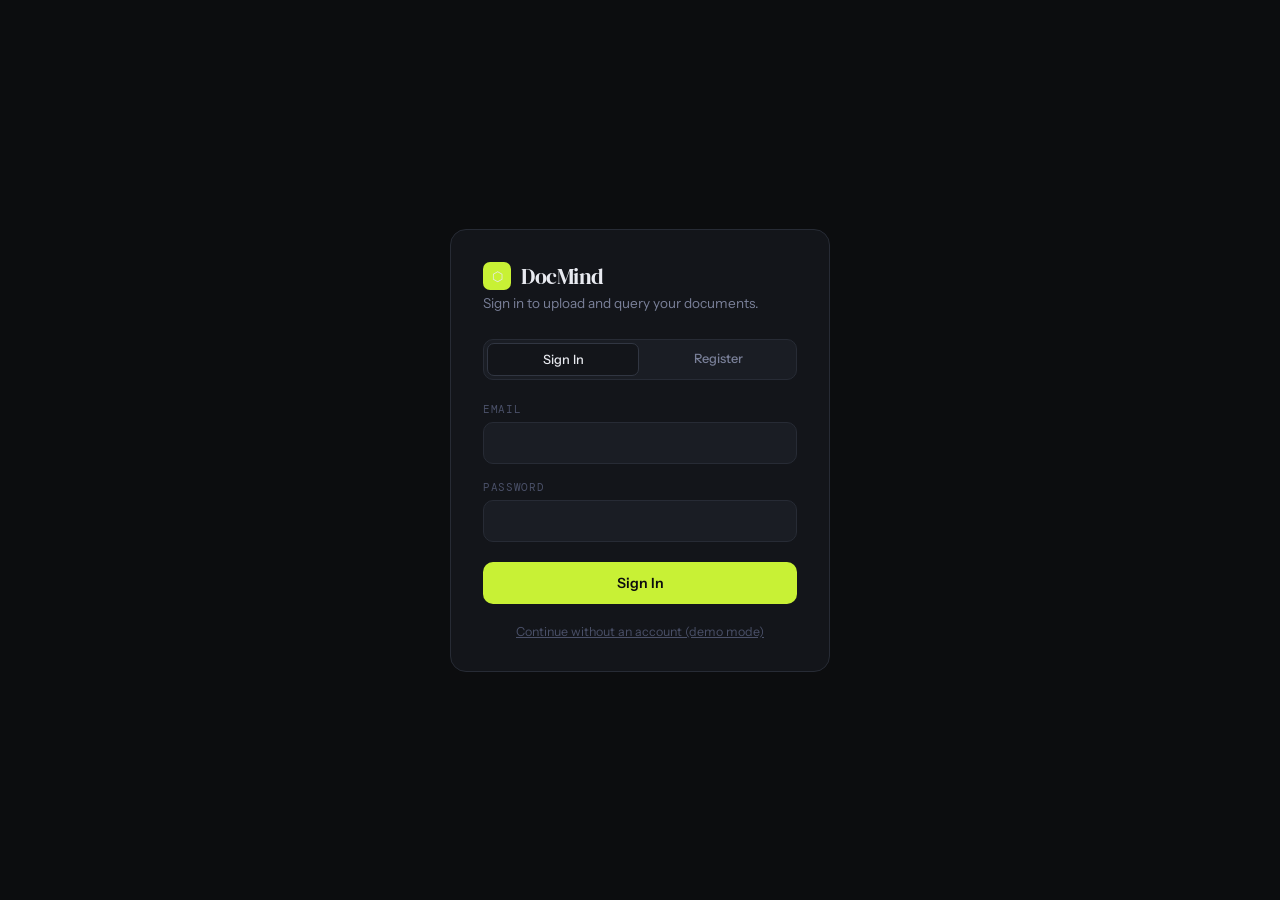
==== frontend/admin.html @ 06bf38aa "feat(multi-doc-rag): unify LLM/embedder adapters to OpenAI-compatible format Replace the 4 provider-" ====
<!DOCTYPE html>
<html lang="en">
<head>
<meta charset="UTF-8">
<meta name="viewport" content="width=device-width, initial-scale=1.0">
<title>Admin — DocMind</title>
<link rel="preconnect" href="https://fonts.googleapis.com">
<link rel="preconnect" href="https://fonts.gstatic.com" crossorigin>
<link href="https://fonts.googleapis.com/css2?family=DM+Serif+Display:ital@0;1&family=DM+Mono:wght@300;400;500&family=Instrument+Sans:wght@400;500;600&display=swap" rel="stylesheet">

<style>
  :root {
    --bg: #0c0d0f; --surface: #13151a; --surface-2: #1a1d24;
    --border: #272b35; --border-light: #313642;
    --accent: #c8f135; --accent-dim: #a8cc25; --accent-glow: rgba(200, 241, 53, 0.08);
    --text: #e8eaf0; --text-muted: #7a8099; --text-dim: #4a5068;
    --red: #ff5f5f; --radius: 10px; --radius-lg: 16px;
  }
  *, *::before, *::after { box-sizing: border-box; margin: 0; padding: 0; }
  body {
    font-family: 'Instrument Sans', sans-serif; background: var(--bg); color: var(--text);
    min-height: 100vh; padding: 40px 24px;
  }
  .wrap { max-width: 640px; margin: 0 auto; display: flex; flex-direction: column; gap: 24px; }
  .top { display: flex; align-items: center; justify-content: space-between; }
  .logo { display: flex; align-items: center; gap: 10px; font-family: 'DM Serif Display', serif; font-size: 1.35rem; }
  .logo-icon { width: 28px; height: 28px; background: var(--accent); border-radius: 7px; display: flex; align-items: center; justify-content: center; font-size: 13px; }
  a.back { color: var(--text-muted); font-size: 0.8rem; text-decoration: none; }
  a.back:hover { color: var(--text); }
  .card { background: var(--surface); border: 1px solid var(--border); border-radius: var(--radius-lg); padding: 28px; }
  .card h2 { font-family: 'DM Serif Display', serif; font-size: 1.15rem; margin-bottom: 4px; }
  .card .sub { color: var(--text-dim); font-size: 0.78rem; margin-bottom: 20px; font-family: 'DM Mono', monospace; }
  .field { margin-bottom: 16px; }
  .field label { display: block; font-family: 'DM Mono', monospace; font-size: 0.68rem; text-transform: uppercase; letter-spacing: 0.06em; color: var(--text-dim); margin-bottom: 6px; }
  .field input, .field select { width: 100%; background: var(--surface-2); border: 1.5px solid var(--border); border-radius: var(--radius); padding: 11px 14px; color: var(--text); font-family: 'Instrument Sans', sans-serif; font-size: 0.9rem; outline: none; transition: border-color 0.18s ease; }
  .field input:focus, .field select:focus { border-color: var(--accent); }
  .field .hint { font-size: 0.72rem; color: var(--text-dim); margin-top: 6px; }
  .key-row { display: flex; align-items: center; gap: 10px; }
  .key-status { font-family: 'DM Mono', monospace; font-size: 0.75rem; color: var(--text-muted); }
  .key-status.set { color: var(--accent); }
  .key-toggle { background: none; border: 1px solid var(--border-light); color: var(--text-muted); border-radius: 100px; padding: 4px 12px; font-size: 0.7rem; cursor: pointer; }
  .key-toggle:hover { border-color: var(--accent); color: var(--accent); }
  .btn { padding: 11px 20px; border-radius: var(--radius); border: none; cursor: pointer; font-family: 'Instrument Sans', sans-serif; font-size: 0.87rem; font-weight: 600; background: var(--accent); color: #0c0d0f; transition: all 0.18s ease; }
  .btn:hover { background: var(--accent-dim); }
  .btn:disabled { opacity: 0.5; cursor: not-allowed; }
  .denied { text-align: center; color: var(--text-muted); padding: 60px 20px; font-family: 'DM Mono', monospace; }
  .toast { position: fixed; bottom: 28px; right: 28px; padding: 12px 20px; border-radius: var(--radius); font-size: 0.83rem; font-family: 'DM Mono', monospace; z-index: 999; max-width: 340px; }
  .toast.success { background: rgba(200,241,53,0.15); border: 1px solid rgba(200,241,53,0.3); color: var(--accent); }
  .toast.error { background: rgba(255,95,95,0.12); border: 1px solid rgba(255,95,95,0.25); color: var(--red); }
</style>
</head>
<body>

<div class="wrap" id="app" style="display:none">
  <div class="top">
    <div class="logo"><div class="logo-icon">⬡</div>Admin</div>
    <a class="back" href="index.html">← Back to app</a>
  </div>

  <form class="card" id="llmForm" data-role="llm">
    <h2>LLM Provider</h2>
    <div class="sub">Used for chat/completion in the RAG pipeline.</div>

    <div class="field">
      <label>Provider label</label>
      <input name="provider_label" placeholder="openai / gemini / ollama / ..." required>
    </div>
    <div class="field">
      <label>Base URL</label>
      <input name="base_url" placeholder="Leave empty for OpenAI. e.g. https://generativelanguage.googleapis.com/v1beta/openai/ or http://localhost:11434/v1">
    </div>
    <div class="field">
      <label>Model name</label>
      <input name="model_name" placeholder="gpt-4o-mini / gemini-2.5-flash / llama3.1" required>
    </div>
    <div class="field">
      <label>Temperature</label>
      <input name="temperature" type="number" step="0.1" min="0" max="2" value="0">
    </div>
    <div class="field">
      <label>API key</label>
      <div class="key-row">
        <span class="key-status" data-key-status>checking…</span>
        <button type="button" class="key-toggle" data-key-toggle>Set / replace key</button>
      </div>
      <input name="api_key" type="password" placeholder="New API key (leave hidden = unchanged)" style="display:none; margin-top:10px" autocomplete="off">
      <label style="display:none; margin-top:8px" data-clear-row>
        <input type="checkbox" name="clear_api_key" style="width:auto; display:inline"> Clear stored key (for keyless local runtimes)
      </label>
    </div>
    <button type="submit" class="btn">Save LLM config</button>
  </form>

  <form class="card" id="embedderForm" data-role="embedder">
    <h2>Embedder Provider</h2>
    <div class="sub">Used to embed chunks at ingest time and questions at query time.</div>

    <div class="field">
      <label>Provider label</label>
      <input name="provider_label" placeholder="openai / gemini / ollama / ..." required>
    </div>
    <div class="field">
      <label>Base URL</label>
      <input name="base_url" placeholder="Leave empty for OpenAI">
    </div>
    <div class="field">
      <label>Model name</label>
      <input name="model_name" placeholder="text-embedding-3-small / gemini-embedding-001" required>
    </div>
    <div class="field">
      <label>API key</label>
      <div class="key-row">
        <span class="key-status" data-key-status>checking…</span>
        <button type="button" class="key-toggle" data-key-toggle>Set / replace key</button>
      </div>
      <input name="api_key" type="password" placeholder="New API key (leave hidden = unchanged)" style="display:none; margin-top:10px" autocomplete="off">
      <label style="display:none; margin-top:8px" data-clear-row>
        <input type="checkbox" name="clear_api_key" style="width:auto; display:inline"> Clear stored key (for keyless local runtimes)
      </label>
    </div>
    <button type="submit" class="btn">Save embedder config</button>
  </form>
</div>

<div class="denied" id="denied" style="display:none">Admin privileges required to view this page.</div>

<script>
const API_BASE = `${window.location.origin}/api/v1`;
const ACCESS_TOKEN_KEY = 'docmind_access_token';
const REFRESH_TOKEN_KEY = 'docmind_refresh_token';

function getAccessToken() { return localStorage.getItem(ACCESS_TOKEN_KEY); }
function getRefreshToken() { return localStorage.getItem(REFRESH_TOKEN_KEY); }
function setTokens(access, refresh) {
  localStorage.setItem(ACCESS_TOKEN_KEY, access);
  localStorage.setItem(REFRESH_TOKEN_KEY, refresh);
}
function authHeaders(extra = {}) {
  const token = getAccessToken();
  return token ? { ...extra, 'Authorization': `Bearer ${token}` } : extra;
}
async function tryRefreshToken() {
  const refreshToken = getRefreshToken();
  if (!refreshToken) return false;
  try {
    const res = await fetch(`${API_BASE}/auth/refresh`, {
      method: 'POST', headers: { 'Content-Type': 'application/json' },
      body: JSON.stringify({ refresh_token: refreshToken }),
    });
    if (!res.ok) return false;
    const data = await res.json();
    setTokens(data.access_token, data.refresh_token);
    return true;
  } catch { return false; }
}
async function apiFetch(url, options = {}) {
  let res = await fetch(url, { ...options, headers: authHeaders(options.headers) });
  if (res.status === 401) {
    const refreshed = await tryRefreshToken();
    if (!refreshed) { window.location.href = 'login.html'; throw new Error('Session expired.'); }
    res = await fetch(url, { ...options, headers: authHeaders(options.headers) });
  }
  return res;
}

function showToast(msg, type = 'success') {
  const t = document.createElement('div');
  t.className = `toast ${type}`;
  t.textContent = msg;
  document.body.appendChild(t);
  setTimeout(() => t.remove(), 3500);
}

function wireKeyToggle(form) {
  const toggle = form.querySelector('[data-key-toggle]');
  const input = form.querySelector('input[name="api_key"]');
  const clearRow = form.querySelector('[data-clear-row]');
  toggle.addEventListener('click', () => {
    const showing = input.style.display !== 'none';
    input.style.display = showing ? 'none' : 'block';
    clearRow.style.display = showing ? 'none' : 'block';
    input.value = '';
    form.querySelector('input[name="clear_api_key"]').checked = false;
  });
}

async function loadConfig(role, form) {
  const res = await apiFetch(`${API_BASE}/admin/config/${role}`);
  if (!res.ok) { showToast(`Failed to load ${role} config`, 'error'); return; }
  const data = await res.json();
  const status = form.querySelector('[data-key-status]');
  if (!data) {
    status.textContent = 'Not configured yet';
    status.classList.remove('set');
    return;
  }
  form.querySelector('input[name="provider_label"]').value = data.provider_label;
  form.querySelector('input[name="base_url"]').value = data.base_url || '';
  form.querySelector('input[name="model_name"]').value = data.model_name;
  const tempField = form.querySelector('input[name="temperature"]');
  if (tempField) tempField.value = data.temperature ?? 0;
  status.textContent = data.api_key_set ? 'Key configured' : 'No key set';
  status.classList.toggle('set', data.api_key_set);
}

async function saveConfig(role, form) {
  const body = {
    provider_label: form.querySelector('input[name="provider_label"]').value.trim(),
    base_url: form.querySelector('input[name="base_url"]').value.trim() || null,
    model_name: form.querySelector('input[name="model_name"]').value.trim(),
  };
  const tempField = form.querySelector('input[name="temperature"]');
  if (tempField) body.temperature = parseFloat(tempField.value);

  const apiKeyInput = form.querySelector('input[name="api_key"]');
  const clearCheckbox = form.querySelector('input[name="clear_api_key"]');
  if (apiKeyInput.style.display !== 'none') {
    if (clearCheckbox.checked) body.clear_api_key = true;
    else if (apiKeyInput.value) body.api_key = apiKeyInput.value;
  }

  const res = await apiFetch(`${API_BASE}/admin/config/${role}`, {
    method: 'PUT', headers: { 'Content-Type': 'application/json' }, body: JSON.stringify(body),
  });
  const data = await res.json();
  if (!res.ok) { showToast(data.detail || 'Save failed', 'error'); return; }
  showToast(`${role === 'llm' ? 'LLM' : 'Embedder'} config saved`, 'success');
  await loadConfig(role, form);
  apiKeyInput.style.display = 'none';
  form.querySelector('[data-clear-row]').style.display = 'none';
}

async function init() {
  if (!getAccessToken()) { window.location.href = 'login.html'; return; }
  const meRes = await apiFetch(`${API_BASE}/auth/me`);
  if (!meRes.ok) { window.location.href = 'login.html'; return; }
  const me = await meRes.json();
  if (me.role !== 'admin') {
    document.getElementById('denied').style.display = 'block';
    return;
  }
  document.getElementById('app').style.display = 'flex';

  const llmForm = document.getElementById('llmForm');
  const embedderForm = document.getElementById('embedderForm');
  wireKeyToggle(llmForm);
  wireKeyToggle(embedderForm);

  await loadConfig('llm', llmForm);
  await loadConfig('embedder', embedderForm);

  llmForm.addEventListener('submit', e => { e.preventDefault(); saveConfig('llm', llmForm); });
  embedderForm.addEventListener('submit', e => { e.preventDefault(); saveConfig('embedder', embedderForm); });
}

init();
</script>
</body>
</html>
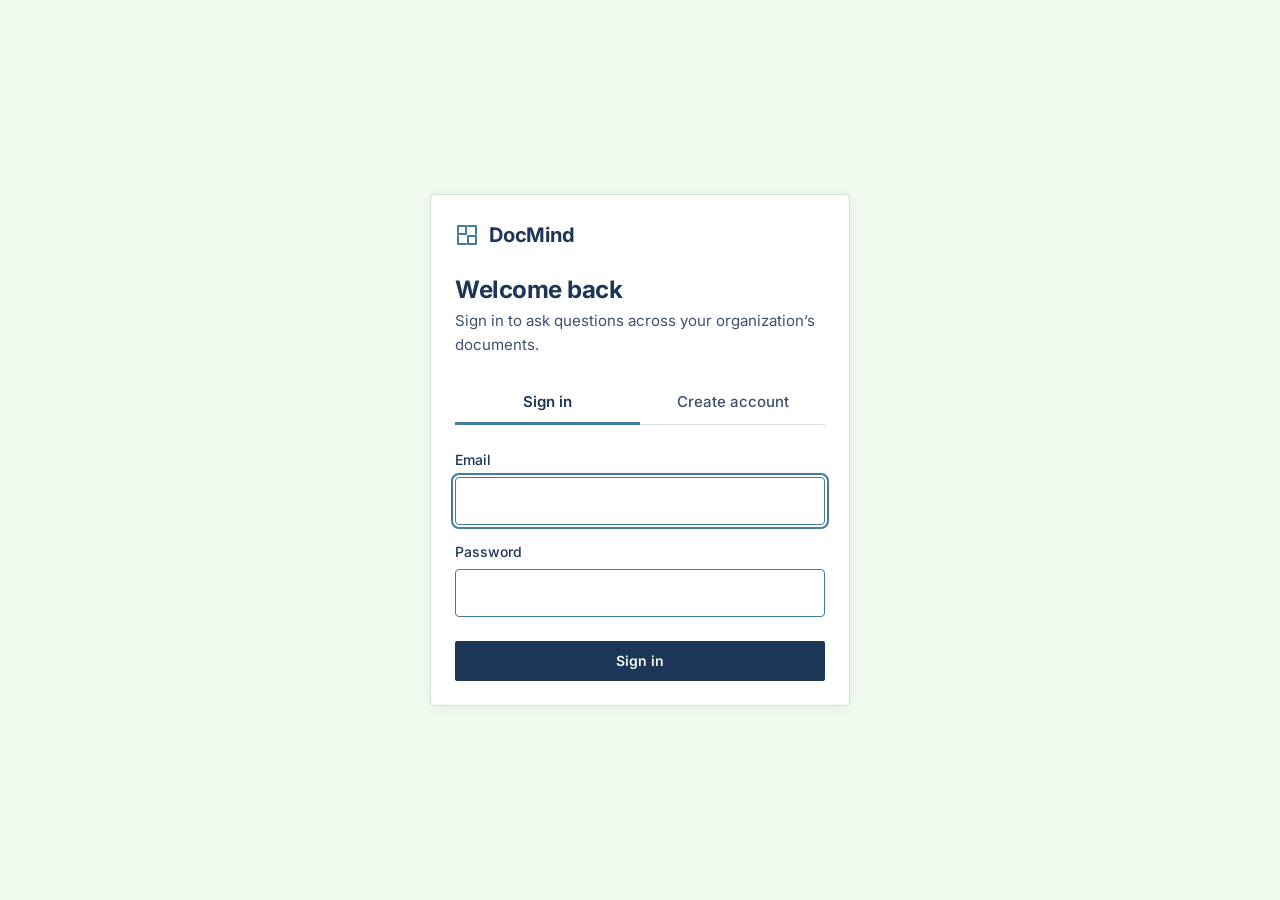
==== commit c0c40832: "feat(multi-doc-rag): redesign frontend with shared design system Rebuild chat, login, documents and " ====
--- a/frontend/admin.html
+++ b/frontend/admin.html
@@ -3,257 +3,169 @@
 <head>
 <meta charset="UTF-8">
 <meta name="viewport" content="width=device-width, initial-scale=1.0">
-<title>Admin — DocMind</title>
-<link rel="preconnect" href="https://fonts.googleapis.com">
-<link rel="preconnect" href="https://fonts.gstatic.com" crossorigin>
-<link href="https://fonts.googleapis.com/css2?family=DM+Serif+Display:ital@0;1&family=DM+Mono:wght@300;400;500&family=Instrument+Sans:wght@400;500;600&display=swap" rel="stylesheet">
-
-<style>
-  :root {
-    --bg: #0c0d0f; --surface: #13151a; --surface-2: #1a1d24;
-    --border: #272b35; --border-light: #313642;
-    --accent: #c8f135; --accent-dim: #a8cc25; --accent-glow: rgba(200, 241, 53, 0.08);
-    --text: #e8eaf0; --text-muted: #7a8099; --text-dim: #4a5068;
-    --red: #ff5f5f; --radius: 10px; --radius-lg: 16px;
-  }
-  *, *::before, *::after { box-sizing: border-box; margin: 0; padding: 0; }
-  body {
-    font-family: 'Instrument Sans', sans-serif; background: var(--bg); color: var(--text);
-    min-height: 100vh; padding: 40px 24px;
-  }
-  .wrap { max-width: 640px; margin: 0 auto; display: flex; flex-direction: column; gap: 24px; }
-  .top { display: flex; align-items: center; justify-content: space-between; }
-  .logo { display: flex; align-items: center; gap: 10px; font-family: 'DM Serif Display', serif; font-size: 1.35rem; }
-  .logo-icon { width: 28px; height: 28px; background: var(--accent); border-radius: 7px; display: flex; align-items: center; justify-content: center; font-size: 13px; }
-  a.back { color: var(--text-muted); font-size: 0.8rem; text-decoration: none; }
-  a.back:hover { color: var(--text); }
-  .card { background: var(--surface); border: 1px solid var(--border); border-radius: var(--radius-lg); padding: 28px; }
-  .card h2 { font-family: 'DM Serif Display', serif; font-size: 1.15rem; margin-bottom: 4px; }
-  .card .sub { color: var(--text-dim); font-size: 0.78rem; margin-bottom: 20px; font-family: 'DM Mono', monospace; }
-  .field { margin-bottom: 16px; }
-  .field label { display: block; font-family: 'DM Mono', monospace; font-size: 0.68rem; text-transform: uppercase; letter-spacing: 0.06em; color: var(--text-dim); margin-bottom: 6px; }
-  .field input, .field select { width: 100%; background: var(--surface-2); border: 1.5px solid var(--border); border-radius: var(--radius); padding: 11px 14px; color: var(--text); font-family: 'Instrument Sans', sans-serif; font-size: 0.9rem; outline: none; transition: border-color 0.18s ease; }
-  .field input:focus, .field select:focus { border-color: var(--accent); }
-  .field .hint { font-size: 0.72rem; color: var(--text-dim); margin-top: 6px; }
-  .key-row { display: flex; align-items: center; gap: 10px; }
-  .key-status { font-family: 'DM Mono', monospace; font-size: 0.75rem; color: var(--text-muted); }
-  .key-status.set { color: var(--accent); }
-  .key-toggle { background: none; border: 1px solid var(--border-light); color: var(--text-muted); border-radius: 100px; padding: 4px 12px; font-size: 0.7rem; cursor: pointer; }
-  .key-toggle:hover { border-color: var(--accent); color: var(--accent); }
-  .btn { padding: 11px 20px; border-radius: var(--radius); border: none; cursor: pointer; font-family: 'Instrument Sans', sans-serif; font-size: 0.87rem; font-weight: 600; background: var(--accent); color: #0c0d0f; transition: all 0.18s ease; }
-  .btn:hover { background: var(--accent-dim); }
-  .btn:disabled { opacity: 0.5; cursor: not-allowed; }
-  .denied { text-align: center; color: var(--text-muted); padding: 60px 20px; font-family: 'DM Mono', monospace; }
-  .toast { position: fixed; bottom: 28px; right: 28px; padding: 12px 20px; border-radius: var(--radius); font-size: 0.83rem; font-family: 'DM Mono', monospace; z-index: 999; max-width: 340px; }
-  .toast.success { background: rgba(200,241,53,0.15); border: 1px solid rgba(200,241,53,0.3); color: var(--accent); }
-  .toast.error { background: rgba(255,95,95,0.12); border: 1px solid rgba(255,95,95,0.25); color: var(--red); }
-</style>
+<title>Settings — DocMind</title>
+<script src="assets/theme-init.js"></script>
+<link rel="stylesheet" href="assets/app.css">
 </head>
 <body>
+<noscript>DocMind needs JavaScript enabled.</noscript>
 
-<div class="wrap" id="app" style="display:none">
-  <div class="top">
-    <div class="logo"><div class="logo-icon">⬡</div>Admin</div>
-    <a class="back" href="index.html">← Back to app</a>
-  </div>
+<script src="assets/app.js"></script>
+<script>
+(async () => {
+  const { el, api, json, icon, errorText, toast } = DocMind;
 
-  <form class="card" id="llmForm" data-role="llm">
-    <h2>LLM Provider</h2>
-    <div class="sub">Used for chat/completion in the RAG pipeline.</div>
+  const user = await DocMind.requireUser();
+  if (!user) return;
+  const shell = DocMind.mountShell({ active: 'settings', title: 'Settings', user });
+  DocMind.checkHealth().then(shell.setStatus);
 
-    <div class="field">
-      <label>Provider label</label>
-      <input name="provider_label" placeholder="openai / gemini / ollama / ..." required>
-    </div>
-    <div class="field">
-      <label>Base URL</label>
-      <input name="base_url" placeholder="Leave empty for OpenAI. e.g. https://generativelanguage.googleapis.com/v1beta/openai/ or http://localhost:11434/v1">
-    </div>
-    <div class="field">
-      <label>Model name</label>
-      <input name="model_name" placeholder="gpt-4o-mini / gemini-2.5-flash / llama3.1" required>
-    </div>
-    <div class="field">
-      <label>Temperature</label>
-      <input name="temperature" type="number" step="0.1" min="0" max="2" value="0">
-    </div>
-    <div class="field">
-      <label>API key</label>
-      <div class="key-row">
-        <span class="key-status" data-key-status>checking…</span>
-        <button type="button" class="key-toggle" data-key-toggle>Set / replace key</button>
-      </div>
-      <input name="api_key" type="password" placeholder="New API key (leave hidden = unchanged)" style="display:none; margin-top:10px" autocomplete="off">
-      <label style="display:none; margin-top:8px" data-clear-row>
-        <input type="checkbox" name="clear_api_key" style="width:auto; display:inline"> Clear stored key (for keyless local runtimes)
-      </label>
-    </div>
-    <button type="submit" class="btn">Save LLM config</button>
-  </form>
-
-  <form class="card" id="embedderForm" data-role="embedder">
-    <h2>Embedder Provider</h2>
-    <div class="sub">Used to embed chunks at ingest time and questions at query time.</div>
-
-    <div class="field">
-      <label>Provider label</label>
-      <input name="provider_label" placeholder="openai / gemini / ollama / ..." required>
-    </div>
-    <div class="field">
-      <label>Base URL</label>
-      <input name="base_url" placeholder="Leave empty for OpenAI">
-    </div>
-    <div class="field">
-      <label>Model name</label>
-      <input name="model_name" placeholder="text-embedding-3-small / gemini-embedding-001" required>
-    </div>
-    <div class="field">
-      <label>API key</label>
-      <div class="key-row">
-        <span class="key-status" data-key-status>checking…</span>
-        <button type="button" class="key-toggle" data-key-toggle>Set / replace key</button>
-      </div>
-      <input name="api_key" type="password" placeholder="New API key (leave hidden = unchanged)" style="display:none; margin-top:10px" autocomplete="off">
-      <label style="display:none; margin-top:8px" data-clear-row>
-        <input type="checkbox" name="clear_api_key" style="width:auto; display:inline"> Clear stored key (for keyless local runtimes)
-      </label>
-    </div>
-    <button type="submit" class="btn">Save embedder config</button>
-  </form>
-</div>
-
-<div class="denied" id="denied" style="display:none">Admin privileges required to view this page.</div>
-
-<script>
-const API_BASE = `${window.location.origin}/api/v1`;
-const ACCESS_TOKEN_KEY = 'docmind_access_token';
-const REFRESH_TOKEN_KEY = 'docmind_refresh_token';
-
-function getAccessToken() { return localStorage.getItem(ACCESS_TOKEN_KEY); }
-function getRefreshToken() { return localStorage.getItem(REFRESH_TOKEN_KEY); }
-function setTokens(access, refresh) {
-  localStorage.setItem(ACCESS_TOKEN_KEY, access);
-  localStorage.setItem(REFRESH_TOKEN_KEY, refresh);
-}
-function authHeaders(extra = {}) {
-  const token = getAccessToken();
-  return token ? { ...extra, 'Authorization': `Bearer ${token}` } : extra;
-}
-async function tryRefreshToken() {
-  const refreshToken = getRefreshToken();
-  if (!refreshToken) return false;
-  try {
-    const res = await fetch(`${API_BASE}/auth/refresh`, {
-      method: 'POST', headers: { 'Content-Type': 'application/json' },
-      body: JSON.stringify({ refresh_token: refreshToken }),
-    });
-    if (!res.ok) return false;
-    const data = await res.json();
-    setTokens(data.access_token, data.refresh_token);
-    return true;
-  } catch { return false; }
-}
-async function apiFetch(url, options = {}) {
-  let res = await fetch(url, { ...options, headers: authHeaders(options.headers) });
-  if (res.status === 401) {
-    const refreshed = await tryRefreshToken();
-    if (!refreshed) { window.location.href = 'login.html'; throw new Error('Session expired.'); }
-    res = await fetch(url, { ...options, headers: authHeaders(options.headers) });
-  }
-  return res;
-}
-
-function showToast(msg, type = 'success') {
-  const t = document.createElement('div');
-  t.className = `toast ${type}`;
-  t.textContent = msg;
-  document.body.appendChild(t);
-  setTimeout(() => t.remove(), 3500);
-}
-
-function wireKeyToggle(form) {
-  const toggle = form.querySelector('[data-key-toggle]');
-  const input = form.querySelector('input[name="api_key"]');
-  const clearRow = form.querySelector('[data-clear-row]');
-  toggle.addEventListener('click', () => {
-    const showing = input.style.display !== 'none';
-    input.style.display = showing ? 'none' : 'block';
-    clearRow.style.display = showing ? 'none' : 'block';
-    input.value = '';
-    form.querySelector('input[name="clear_api_key"]').checked = false;
-  });
-}
-
-async function loadConfig(role, form) {
-  const res = await apiFetch(`${API_BASE}/admin/config/${role}`);
-  if (!res.ok) { showToast(`Failed to load ${role} config`, 'error'); return; }
-  const data = await res.json();
-  const status = form.querySelector('[data-key-status]');
-  if (!data) {
-    status.textContent = 'Not configured yet';
-    status.classList.remove('set');
+  if (user.role !== 'admin') {
+    shell.main.append(el('div', { class: 'page' },
+      el('div', { class: 'card' }, el('div', { class: 'empty-state' },
+        el('span', { html: icon('alert') }),
+        el('strong', { text: 'Administrator access required' }),
+        el('span', { text: 'Only administrators can change these settings.' }),
+        el('a', { class: 'btn btn-secondary', href: 'index.html', text: 'Back to chat' })))));
     return;
   }
-  form.querySelector('input[name="provider_label"]').value = data.provider_label;
-  form.querySelector('input[name="base_url"]').value = data.base_url || '';
-  form.querySelector('input[name="model_name"]').value = data.model_name;
-  const tempField = form.querySelector('input[name="temperature"]');
-  if (tempField) tempField.value = data.temperature ?? 0;
-  status.textContent = data.api_key_set ? 'Key configured' : 'No key set';
-  status.classList.toggle('set', data.api_key_set);
-}
 
-async function saveConfig(role, form) {
-  const body = {
-    provider_label: form.querySelector('input[name="provider_label"]').value.trim(),
-    base_url: form.querySelector('input[name="base_url"]').value.trim() || null,
-    model_name: form.querySelector('input[name="model_name"]').value.trim(),
-  };
-  const tempField = form.querySelector('input[name="temperature"]');
-  if (tempField) body.temperature = parseFloat(tempField.value);
-
-  const apiKeyInput = form.querySelector('input[name="api_key"]');
-  const clearCheckbox = form.querySelector('input[name="clear_api_key"]');
-  if (apiKeyInput.style.display !== 'none') {
-    if (clearCheckbox.checked) body.clear_api_key = true;
-    else if (apiKeyInput.value) body.api_key = apiKeyInput.value;
+  // ─── Provider form (LLM / embedder) ───────────────────────────────────────
+  function field(label, control, hint) {
+    const id = control.id;
+    return el('div', { class: 'field' }, el('label', { for: id, text: label }), control, hint ? el('span', { class: 'hint', text: hint }) : null);
   }
 
-  const res = await apiFetch(`${API_BASE}/admin/config/${role}`, {
-    method: 'PUT', headers: { 'Content-Type': 'application/json' }, body: JSON.stringify(body),
+  function providerCard({ role, title, description, withTemperature, labelPh, urlPh, modelPh }) {
+    const uid = (n) => `${role}-${n}`;
+    const provider = el('input', { class: 'input', id: uid('provider'), name: 'provider_label', placeholder: labelPh, required: true });
+    const baseUrl = el('input', { class: 'input', id: uid('url'), name: 'base_url', placeholder: urlPh });
+    const model = el('input', { class: 'input', id: uid('model'), name: 'model_name', placeholder: modelPh, required: true });
+    const temp = withTemperature ? el('input', { class: 'input', id: uid('temp'), name: 'temperature', type: 'number', step: '0.1', min: '0', max: '2', value: '0' }) : null;
+
+    const keyStatus = el('span', { class: 'pill', text: 'Checking…' });
+    const keyToggle = el('button', { class: 'btn btn-secondary btn-sm', type: 'button', text: 'Set or replace key' });
+    const keyInput = el('input', { class: 'input', id: uid('key'), name: 'api_key', type: 'password', autocomplete: 'off', placeholder: 'New API key (leave closed to keep the current key)' });
+    const clearBox = el('input', { type: 'checkbox', name: 'clear_api_key' });
+    const clearRow = el('label', { class: 'check' }, clearBox, el('span', { text: 'Clear the stored key (for keyless local runtimes)' }));
+    const keyPanel = el('div', { hidden: true, style: 'margin-top:.75rem' }, keyInput, el('div', { style: 'margin-top:.5rem' }, clearRow));
+
+    keyToggle.addEventListener('click', () => {
+      keyPanel.hidden = !keyPanel.hidden;
+      keyInput.value = ''; clearBox.checked = false;
+      if (!keyPanel.hidden) keyInput.focus();
+    });
+
+    const saveBtn = el('button', { class: 'btn btn-primary', type: 'submit', text: `Save ${role === 'llm' ? 'LLM' : 'embedder'} settings` });
+    const form = el('form', { class: 'card', 'aria-labelledby': uid('title') },
+      el('h2', { id: uid('title'), text: title }),
+      el('p', { class: 'sub', text: description }),
+      el('div', { class: 'form-grid' },
+        field('Provider label', provider),
+        field('Model name', model),
+        el('div', { class: 'full' }, field('Base URL', baseUrl, 'Leave empty for OpenAI.')),
+        temp ? field('Temperature', temp, '0 = most deterministic, up to 2.') : null),
+      el('div', { class: 'field' },
+        el('span', { class: 'field-label', text: 'API key' }),
+        el('div', { class: 'key-row' }, keyStatus, keyToggle),
+        keyPanel),
+      saveBtn);
+
+    async function load() {
+      try {
+        const res = await api(`/admin/config/${role}`);
+        if (!res.ok) throw new Error(`Couldn’t load ${role} settings`);
+        const data = await res.json();
+        if (!data) { keyStatus.textContent = 'Not configured yet'; keyStatus.classList.remove('on'); return; }
+        provider.value = data.provider_label;
+        baseUrl.value = data.base_url || '';
+        model.value = data.model_name;
+        if (temp) temp.value = data.temperature ?? 0;
+        keyStatus.textContent = data.api_key_set ? 'Key configured' : 'No key set';
+        keyStatus.classList.toggle('on', data.api_key_set);
+      } catch (err) {
+        keyStatus.textContent = 'Unavailable';
+        toast(err instanceof TypeError ? 'Can’t reach the server.' : err.message, 'error');
+      }
+    }
+
+    form.addEventListener('submit', async (e) => {
+      e.preventDefault();
+      const body = { provider_label: provider.value.trim(), base_url: baseUrl.value.trim() || null, model_name: model.value.trim() };
+      if (temp) body.temperature = parseFloat(temp.value);
+      if (!keyPanel.hidden) {
+        if (clearBox.checked) body.clear_api_key = true;
+        else if (keyInput.value) body.api_key = keyInput.value;
+      }
+      saveBtn.disabled = true;
+      try {
+        const res = await api(`/admin/config/${role}`, json('PUT', body));
+        const data = await res.json().catch(() => null);
+        if (!res.ok) { toast(errorText(data, 'Save failed'), 'error'); return; }
+        toast(`${role === 'llm' ? 'LLM' : 'Embedder'} settings saved.`);
+        keyPanel.hidden = true; keyInput.value = ''; clearBox.checked = false;
+        await load();
+      } catch (err) {
+        toast(err instanceof TypeError ? 'Can’t reach the server.' : err.message, 'error');
+      } finally { saveBtn.disabled = false; }
+    });
+
+    return { form, load };
+  }
+
+  const llm = providerCard({
+    role: 'llm', title: 'Language model', description: 'Used to write answers in the retrieval pipeline.', withTemperature: true,
+    labelPh: 'openai / gemini / ollama', urlPh: 'e.g. http://localhost:11434/v1', modelPh: 'e.g. gpt-4o-mini',
   });
-  const data = await res.json();
-  if (!res.ok) { showToast(data.detail || 'Save failed', 'error'); return; }
-  showToast(`${role === 'llm' ? 'LLM' : 'Embedder'} config saved`, 'success');
-  await loadConfig(role, form);
-  apiKeyInput.style.display = 'none';
-  form.querySelector('[data-clear-row]').style.display = 'none';
-}
+  const embedder = providerCard({
+    role: 'embedder', title: 'Embedding model', description: 'Used to embed document chunks at upload time and questions at query time.', withTemperature: false,
+    labelPh: 'openai / gemini / ollama', urlPh: 'Leave empty for OpenAI', modelPh: 'e.g. text-embedding-3-small',
+  });
 
-async function init() {
-  if (!getAccessToken()) { window.location.href = 'login.html'; return; }
-  const meRes = await apiFetch(`${API_BASE}/auth/me`);
-  if (!meRes.ok) { window.location.href = 'login.html'; return; }
-  const me = await meRes.json();
-  if (me.role !== 'admin') {
-    document.getElementById('denied').style.display = 'block';
-    return;
+  // ─── Answer sources toggle ────────────────────────────────────────────────
+  let showSources = false;
+  const sourcesSwitch = el('button', { class: 'switch', type: 'button', role: 'switch', 'aria-checked': 'false', 'aria-labelledby': 'sourcesLabel', disabled: true });
+  const sourcesState = el('span', { class: 'pill', text: 'Loading…' });
+  function renderSources() {
+    sourcesSwitch.setAttribute('aria-checked', String(showSources));
+    sourcesSwitch.disabled = false;
+    sourcesState.textContent = showSources ? 'Sources shown' : 'Sources hidden';
+    sourcesState.classList.toggle('on', showSources);
   }
-  document.getElementById('app').style.display = 'flex';
+  sourcesSwitch.addEventListener('click', async () => {
+    sourcesSwitch.disabled = true;
+    try {
+      const res = await api('/admin/settings', json('PUT', { show_sources: !showSources }));
+      if (!res.ok) throw new Error('Couldn’t update the setting');
+      showSources = (await res.json()).show_sources;
+      toast(showSources ? 'Sources are now shown to all users.' : 'Sources are now hidden from all users.');
+    } catch (err) {
+      toast(err instanceof TypeError ? 'Can’t reach the server.' : err.message, 'error');
+    }
+    renderSources();
+  });
+  const sourcesCard = el('section', { class: 'card', 'aria-labelledby': 'sourcesLabel' },
+    el('div', { class: 'setting-row' },
+      el('div', {},
+        el('h2', { id: 'sourcesLabel', text: 'Answer sources' }),
+        el('p', { class: 'sub', style: 'margin-bottom:0', text: 'Show the retrieved passages under each answer. Hidden by default; applies to all users.' })),
+      el('div', { class: 'key-row' }, sourcesState, sourcesSwitch)));
 
-  const llmForm = document.getElementById('llmForm');
-  const embedderForm = document.getElementById('embedderForm');
-  wireKeyToggle(llmForm);
-  wireKeyToggle(embedderForm);
+  shell.main.append(el('div', { class: 'page' },
+    el('div', { class: 'page-head' }, el('h1', { class: 'page-title', text: 'Settings' }), el('p', { text: 'Model providers and answer display. Changes apply to everyone.' })),
+    llm.form, embedder.form, sourcesCard));
 
-  await loadConfig('llm', llmForm);
-  await loadConfig('embedder', embedderForm);
-
-  llmForm.addEventListener('submit', e => { e.preventDefault(); saveConfig('llm', llmForm); });
-  embedderForm.addEventListener('submit', e => { e.preventDefault(); saveConfig('embedder', embedderForm); });
-}
-
-init();
+  await Promise.all([llm.load(), embedder.load()]);
+  try {
+    const res = await api('/admin/settings');
+    if (!res.ok) throw new Error('Couldn’t load settings');
+    showSources = (await res.json()).show_sources;
+    renderSources();
+  } catch (err) {
+    sourcesState.textContent = 'Unavailable';
+    toast(err instanceof TypeError ? 'Can’t reach the server.' : err.message, 'error');
+  }
+})();
 </script>
 </body>
 </html>
--- a/frontend/assets/app.css
+++ b/frontend/assets/app.css
@@ -0,0 +1,526 @@
+/* DocMind — shared design system. Tokens come from docs/design/enterprise-chat-redesign/DESIGN.md.
+   Brand: Oxford Navy #1d3557 · Cerulean #457b9d · Frosted Blue #a8dadc · Honeydew #f1faee · Punch Red #e63946.
+   Text uses derived AAA shades; raw Cerulean / Punch Red are for non-text elements only. */
+
+/* ─── Fonts (self-hosted) ───────────────────────────────────── */
+@font-face {
+  font-family: 'Inter';
+  src: url('fonts/inter-latin-wght-normal.woff2') format('woff2');
+  font-weight: 100 900;
+  font-style: normal;
+  font-display: swap;
+}
+@font-face {
+  font-family: 'JetBrains Mono';
+  src: url('fonts/jetbrains-mono-latin-wght-normal.woff2') format('woff2');
+  font-weight: 100 800;
+  font-style: normal;
+  font-display: swap;
+}
+
+/* ─── Tokens ────────────────────────────────────────────────── */
+:root {
+  color-scheme: light;
+  --bg: #f1faee;
+  --surface: #ffffff;
+  --surface-2: #e6f1e8;
+  --border: #cfe0d6;
+  --text: #1d3557;
+  --text-muted: #3f506a;
+  --link: #264f6e;
+  --danger: #a1232a;
+  --danger-brand: #e63946;
+  --on-danger: #ffffff;
+
+  --primary: #1d3557;
+  --primary-hover: #264f6e;
+  --on-primary: #f1faee;
+  --secondary: #457b9d;          /* Cerulean — non-text */
+  --icon: #457b9d;               /* icons, focus ring (non-text, >= 3:1) */
+  --ring: #457b9d;
+  --tertiary: #a8dadc;           /* Frosted Blue — fills */
+  --on-tertiary: #1d3557;
+  --selected: #a8dadc;
+  --on-selected: #1d3557;
+
+  --shadow: 0 2px 12px rgba(29, 53, 87, 0.06);
+  --scrim: rgba(15, 28, 46, 0.45);
+
+  --r-sm: 2px;
+  --r-md: 4px;
+  --r-lg: 8px;
+
+  --s-xs: 0.5rem;
+  --s-sm: 1rem;
+  --s-md: 1.5rem;
+  --s-lg: 2rem;
+  --s-xl: 4rem;
+
+  --font: 'Inter', system-ui, -apple-system, 'Segoe UI', sans-serif;
+  --mono: 'JetBrains Mono', ui-monospace, SFMono-Regular, Menlo, monospace;
+
+  --z-nav: 100;
+  --z-overlay: 200;
+  --z-modal: 300;
+  --z-toast: 500;
+  --sidebar-w: 264px;
+}
+
+[data-theme='dark'] {
+  color-scheme: dark;
+  --bg: #0f1c2e;
+  --surface: #16273f;
+  --surface-2: #1d3557;
+  --border: #2c4668;
+  --text: #f1faee;
+  --text-muted: #9db4c9;
+  --link: #a8dadc;
+  --danger: #ffa3aa;
+  --on-danger: #0f1c2e;
+
+  --icon: #a8dadc;
+  --ring: #a8dadc;
+  --primary: #a8dadc;
+  --primary-hover: #c4e6e7;
+  --on-primary: #1d3557;
+  --tertiary: #1d3557;
+  --on-tertiary: #f1faee;
+  --selected: #1d3557;
+  --on-selected: #f1faee;
+
+  --shadow: 0 2px 12px rgba(0, 0, 0, 0.35);
+  --scrim: rgba(0, 0, 0, 0.6);
+}
+
+/* ─── Base ──────────────────────────────────────────────────── */
+*, *::before, *::after { box-sizing: border-box; margin: 0; padding: 0; }
+
+html { -webkit-text-size-adjust: 100%; }
+
+body {
+  font-family: var(--font);
+  font-size: 1rem;
+  line-height: 1.6;
+  color: var(--text);
+  background: var(--bg);
+  min-height: 100dvh;
+  -webkit-font-smoothing: antialiased;
+}
+
+h1, h2, h3 { line-height: 1.25; letter-spacing: -0.01em; }
+h1 { font-size: 2.25rem; font-weight: 700; letter-spacing: -0.02em; }
+h2 { font-size: 1.5rem; font-weight: 600; }
+h3 { font-size: 1.0625rem; font-weight: 600; }
+
+a { color: var(--link); text-underline-offset: 3px; }
+a:hover { text-decoration-thickness: 2px; }
+
+button, input, textarea, select { font: inherit; color: inherit; }
+button { cursor: pointer; }
+[hidden] { display: none !important; }
+
+:focus-visible {
+  outline: 2px solid var(--ring);
+  outline-offset: 2px;
+}
+
+.sr-only {
+  position: absolute; width: 1px; height: 1px; padding: 0; margin: -1px;
+  overflow: hidden; clip: rect(0, 0, 0, 0); white-space: nowrap; border: 0;
+}
+
+.mono { font-family: var(--mono); font-size: 0.8125rem; }
+.muted { color: var(--text-muted); }
+.label-caps {
+  font-size: 0.75rem; font-weight: 500; letter-spacing: 0.06em; text-transform: uppercase;
+  color: var(--text-muted);
+}
+
+.icon { width: 1.125rem; height: 1.125rem; flex: none; vertical-align: middle; }
+
+/* ─── Buttons ───────────────────────────────────────────────── */
+.btn {
+  display: inline-flex; align-items: center; justify-content: center; gap: 0.5rem;
+  min-height: 40px; padding: 10px 16px;
+  border: 1.5px solid transparent; border-radius: var(--r-sm);
+  font-size: 0.875rem; font-weight: 600; line-height: 1.2;
+  text-decoration: none;
+  background: transparent;
+  transition: background-color 0.2s ease-out, border-color 0.2s ease-out, color 0.2s ease-out, transform 0.2s ease-out;
+}
+.btn:active:not(:disabled) { transform: translateY(1px); }
+.btn:disabled { opacity: 0.5; cursor: not-allowed; }
+
+.btn-primary { background: var(--primary); color: var(--on-primary); }
+.btn-primary:hover:not(:disabled) { background: var(--primary-hover); }
+
+.btn-secondary { border-color: var(--secondary); color: var(--text); }
+.btn-secondary:hover:not(:disabled) { background: var(--surface-2); }
+
+.btn-danger { border-color: var(--danger); color: var(--danger); }
+.btn-danger:hover:not(:disabled) { background: var(--danger); color: var(--on-danger); }
+.btn-danger-solid { background: var(--danger); color: var(--on-danger); }
+.btn-danger-solid:hover:not(:disabled) { filter: brightness(1.08); }
+
+.btn-ghost { color: var(--text); }
+.btn-ghost:hover:not(:disabled) { background: var(--surface-2); }
+
+.btn-sm { min-height: 32px; padding: 4px 12px; font-size: 0.8125rem; }
+.btn-block { width: 100%; }
+
+.icon-btn {
+  display: inline-grid; place-items: center; width: 40px; height: 40px;
+  border: 0; border-radius: var(--r-sm); background: transparent; color: var(--text);
+  transition: background-color 0.2s ease-out;
+}
+.icon-btn:hover { background: var(--surface-2); }
+
+/* ─── Forms ─────────────────────────────────────────────────── */
+.field { display: flex; flex-direction: column; gap: 6px; margin-bottom: var(--s-sm); }
+.field > label, .field-label { font-size: 0.875rem; font-weight: 500; }
+.hint { font-size: 0.8125rem; color: var(--text-muted); }
+.field-error { font-size: 0.8125rem; color: var(--danger); }
+
+.input, .textarea, .select {
+  width: 100%; min-height: 44px; padding: 10px 14px;
+  background: var(--surface); color: var(--text);
+  border: 1px solid var(--secondary); border-radius: var(--r-md);
+  transition: border-color 0.2s ease-out;
+}
+.input::placeholder, .textarea::placeholder { color: var(--text-muted); opacity: 1; }
+.input:focus-visible, .textarea:focus-visible, .select:focus-visible { outline: 2px solid var(--ring); outline-offset: 2px; }
+.input[aria-invalid='true'] { border-color: var(--danger); }
+
+.check { display: flex; align-items: flex-start; gap: 10px; font-size: 0.875rem; cursor: pointer; }
+.check input { width: 18px; height: 18px; margin-top: 2px; accent-color: var(--secondary); flex: none; }
+
+.alert {
+  display: flex; gap: 10px; align-items: flex-start;
+  padding: 10px 14px; margin-bottom: var(--s-sm);
+  background: var(--surface); color: var(--danger);
+  border: 1px solid var(--border); border-left: 3px solid var(--danger-brand); border-radius: var(--r-md);
+  font-size: 0.875rem;
+}
+.alert .icon { color: var(--danger-brand); margin-top: 2px; }
+
+/* ─── Cards ─────────────────────────────────────────────────── */
+.card {
+  background: var(--surface); border: 1px solid var(--border); border-radius: var(--r-md);
+  padding: var(--s-md); box-shadow: var(--shadow);
+}
+.card + .card { margin-top: var(--s-md); }
+.card > h2, .card > h3 { margin-bottom: 4px; font-size: 1.125rem; font-weight: 600; }
+.card .sub { color: var(--text-muted); font-size: 0.875rem; margin-bottom: var(--s-sm); }
+
+/* ─── App shell ─────────────────────────────────────────────── */
+.shell { display: grid; grid-template-columns: var(--sidebar-w) minmax(0, 1fr); height: 100dvh; }
+
+.sidebar {
+  display: flex; flex-direction: column; gap: var(--s-sm);
+  background: var(--surface); border-right: 1px solid var(--border);
+  padding: var(--s-sm); min-height: 0; z-index: var(--z-nav);
+}
+.brand { display: flex; align-items: center; gap: 10px; padding: 6px 8px; font-weight: 700; font-size: 1.0625rem; letter-spacing: -0.01em; color: var(--text); text-decoration: none; }
+.brand .icon { width: 1.5rem; height: 1.5rem; color: var(--icon); }
+.brand:hover { text-decoration: none; }
+
+.nav { display: flex; flex-direction: column; gap: 2px; }
+.nav-item {
+  position: relative; display: flex; align-items: center; gap: 10px;
+  min-height: 40px; padding: 8px 12px; border-radius: var(--r-sm);
+  color: var(--text); text-decoration: none; font-size: 0.9375rem;
+  transition: background-color 0.2s ease-out;
+}
+.nav-item:hover { background: var(--surface-2); text-decoration: none; }
+.nav-item .icon { color: var(--icon); }
+.nav-item[aria-current='page'] { background: var(--selected); color: var(--on-selected); font-weight: 500; }
+.nav-item[aria-current='page']::before {
+  content: ''; position: absolute; left: 0; top: 6px; bottom: 6px; width: 3px; background: var(--secondary); border-radius: 0 2px 2px 0;
+}
+[data-theme='dark'] .nav-item[aria-current='page'] .icon { color: var(--text); }
+
+.sidebar-section-title { padding: 8px 12px 0; }
+.sidebar-spacer { flex: 1; }
+
+.account { position: relative; border-top: 1px solid var(--border); padding-top: var(--s-xs); }
+.account-btn {
+  display: flex; align-items: center; gap: 10px; width: 100%; padding: 8px;
+  border: 0; border-radius: var(--r-sm); background: transparent; text-align: left;
+  transition: background-color 0.2s ease-out;
+}
+.account-btn:hover { background: var(--surface-2); }
+.avatar {
+  display: grid; place-items: center; width: 32px; height: 32px; flex: none;
+  border-radius: 50%; background: var(--primary); color: var(--on-primary);
+  font-size: 0.8125rem; font-weight: 600; text-transform: uppercase;
+}
+.account-meta { min-width: 0; flex: 1; line-height: 1.3; }
+.account-email { font-size: 0.875rem; font-weight: 500; overflow: hidden; text-overflow: ellipsis; white-space: nowrap; }
+.account-role { font-size: 0.75rem; color: var(--text-muted); text-transform: capitalize; }
+
+.popover {
+  position: absolute; z-index: var(--z-overlay);
+  background: var(--surface); border: 1px solid var(--border); border-radius: var(--r-md);
+  box-shadow: var(--shadow); padding: 4px; min-width: 200px;
+  animation: fadeUp 0.2s ease-out;
+}
+.account .popover { bottom: calc(100% + 4px); left: 0; right: 0; }
+.menu-item {
+  display: flex; align-items: center; gap: 10px; width: 100%; min-height: 40px; padding: 8px 12px;
+  border: 0; border-radius: var(--r-sm); background: transparent; text-align: left; font-size: 0.875rem;
+}
+.menu-item:hover { background: var(--surface-2); }
+
+.main-col { display: flex; flex-direction: column; min-width: 0; min-height: 0; }
+.topbar {
+  display: flex; align-items: center; gap: var(--s-sm); min-height: 56px; padding: 8px var(--s-md);
+  background: var(--bg); border-bottom: 1px solid var(--border); z-index: var(--z-nav);
+}
+.topbar-title { font-size: 1rem; font-weight: 600; }
+.topbar-slot { display: flex; align-items: center; gap: var(--s-sm); flex: 1; min-width: 0; }
+.menu-btn { display: none; }
+
+.status { display: inline-flex; align-items: center; gap: 8px; font-size: 0.8125rem; color: var(--text-muted); white-space: nowrap; }
+.status-dot { width: 8px; height: 8px; border-radius: 50%; background: var(--secondary); }
+.status.offline .status-dot { background: var(--danger-brand); }
+
+.scrim { position: fixed; inset: 0; background: var(--scrim); z-index: calc(var(--z-overlay) - 1); animation: fade 0.2s ease-out; }
+
+#main { flex: 1; min-height: 0; overflow-y: auto; }
+.page { width: 100%; max-width: 1120px; margin: 0 auto; padding: var(--s-lg) var(--s-md) var(--s-xl); }
+.page-head { margin-bottom: var(--s-md); }
+.page-title { font-size: 1.5rem; font-weight: 600; }
+.page-head p { color: var(--text-muted); margin-top: 4px; }
+
+.banner {
+  display: flex; align-items: center; gap: 10px; padding: 10px var(--s-md);
+  background: var(--surface); color: var(--danger); font-size: 0.875rem;
+  border-bottom: 1px solid var(--border); border-left: 3px solid var(--danger-brand);
+}
+.banner .icon { color: var(--danger-brand); }
+
+/* ─── Chat ──────────────────────────────────────────────────── */
+.chat { display: flex; flex-direction: column; height: 100%; min-height: 0; }
+.chat-scroll { flex: 1; min-height: 0; overflow-y: auto; padding: var(--s-md); }
+.chat-col { width: 100%; max-width: 760px; margin: 0 auto; }
+
+.empty-chat { padding: var(--s-xl) 0 var(--s-lg); }
+.empty-chat h1 { margin-bottom: var(--s-xs); }
+.empty-chat p { color: var(--text-muted); max-width: 56ch; }
+.empty-chat .meta { margin-top: var(--s-sm); font-size: 0.875rem; }
+.prompts { display: grid; grid-template-columns: repeat(2, minmax(0, 1fr)); gap: var(--s-xs); margin-top: var(--s-md); }
+.prompt {
+  display: block; padding: 12px 14px; text-align: left;
+  background: var(--surface); border: 1px solid var(--border); border-radius: var(--r-md);
+  font-size: 0.9375rem; color: var(--text);
+  opacity: 0; animation: fadeUp 0.42s ease-out forwards;
+  transition: border-color 0.2s ease-out, background-color 0.2s ease-out;
+}
+.prompt:hover { border-color: var(--secondary); background: var(--surface-2); }
+
+.message { margin-bottom: var(--s-md); animation: fadeUp 0.42s ease-out; }
+.message .who { margin-bottom: 4px; }
+.message.user { display: flex; flex-direction: column; align-items: flex-end; }
+.message.user .bubble {
+  max-width: 85%; padding: 12px 16px; border-radius: var(--r-md);
+  background: var(--tertiary); color: var(--on-tertiary); white-space: pre-wrap; overflow-wrap: anywhere;
+}
+[data-theme='dark'] .message.user .bubble { border: 1px solid var(--border); }
+.message.assistant .answer { overflow-wrap: anywhere; }
+
+.answer p { margin: 0 0 0.75em; max-width: 72ch; }
+.answer p:last-child { margin-bottom: 0; }
+.answer ul, .answer ol { margin: 0 0 0.75em 1.4em; max-width: 72ch; }
+.answer li { margin-bottom: 0.25em; }
+.answer h4 { font-size: 1rem; font-weight: 600; margin: 0.75em 0 0.25em; }
+.answer code { font-family: var(--mono); font-size: 0.85em; background: var(--surface-2); padding: 1px 5px; border-radius: var(--r-sm); }
+.answer pre { background: var(--surface-2); border: 1px solid var(--border); border-radius: var(--r-md); padding: 12px 14px; overflow-x: auto; margin: 0 0 0.75em; }
+.answer pre code { background: none; padding: 0; }
+.answer.error { color: var(--danger); }
+
+.msg-actions { display: flex; flex-wrap: wrap; align-items: center; gap: var(--s-xs); margin-top: var(--s-xs); }
+
+.sources { margin-top: var(--s-xs); }
+.sources > summary {
+  display: inline-flex; align-items: center; gap: 6px; min-height: 32px; padding: 4px 8px 4px 0;
+  cursor: pointer; font-size: 0.875rem; font-weight: 500; list-style: none; color: var(--link);
+}
+.sources > summary::-webkit-details-marker { display: none; }
+.sources > summary .icon { transition: transform 0.2s ease-out; }
+.sources[open] > summary .icon { transform: rotate(180deg); }
+.source {
+  margin-top: var(--s-xs); padding: 10px 14px;
+  background: var(--surface); border: 1px solid var(--border); border-left: 3px solid var(--secondary); border-radius: var(--r-md);
+}
+.source-meta { display: flex; flex-wrap: wrap; align-items: baseline; gap: 4px 12px; margin-bottom: 4px; font-size: 0.8125rem; }
+.source-file { font-weight: 600; overflow-wrap: anywhere; }
+.source-page, .source-score { font-family: var(--mono); font-size: 0.75rem; color: var(--text-muted); }
+.source-snippet { font-size: 0.875rem; color: var(--text-muted); overflow-wrap: anywhere; }
+.source-snippet.clamp { display: -webkit-box; -webkit-line-clamp: 4; -webkit-box-orient: vertical; overflow: hidden; }
+
+.typing { display: inline-flex; gap: 5px; padding: 8px 0; }
+.typing span { width: 7px; height: 7px; border-radius: 50%; background: var(--icon); animation: blink 1.2s infinite ease-in-out; }
+.typing span:nth-child(2) { animation-delay: 0.15s; }
+.typing span:nth-child(3) { animation-delay: 0.3s; }
+
+.composer-wrap { border-top: 1px solid var(--border); background: var(--bg); padding: var(--s-sm) var(--s-md) var(--s-sm); }
+.composer {
+  display: flex; align-items: flex-end; gap: var(--s-xs);
+  background: var(--surface); border: 1px solid var(--secondary); border-radius: var(--r-md); padding: 6px 6px 6px 14px;
+}
+.composer:focus-within { outline: 2px solid var(--ring); outline-offset: 2px; }
+.composer textarea {
+  flex: 1; border: 0; outline: 0; resize: none; background: transparent; color: var(--text);
+  min-height: 32px; max-height: 160px; padding: 6px 0; line-height: 1.5;
+}
+.composer textarea::placeholder { color: var(--text-muted); opacity: 1; }
+.composer .btn { min-width: 40px; padding: 8px 12px; }
+.composer-foot { display: flex; justify-content: space-between; gap: var(--s-sm); margin-top: 6px; font-size: 0.75rem; color: var(--text-muted); }
+.counter.over { color: var(--danger); font-weight: 600; }
+
+/* Scope picker */
+.scope { position: relative; }
+.scope-btn { gap: 8px; }
+.scope .popover { top: calc(100% + 4px); left: 0; width: min(360px, 90vw); max-height: 60dvh; overflow-y: auto; padding: 6px; }
+.scope-row { display: flex; align-items: center; gap: 10px; padding: 8px 10px; border-radius: var(--r-sm); font-size: 0.875rem; cursor: pointer; }
+.scope-row:hover { background: var(--surface-2); }
+.scope-row input { width: 16px; height: 16px; accent-color: var(--secondary); flex: none; }
+.scope-row span { overflow: hidden; text-overflow: ellipsis; white-space: nowrap; flex: 1; }
+.scope-sep { border: 0; border-top: 1px solid var(--border); margin: 4px 0; }
+
+/* ─── Documents ─────────────────────────────────────────────── */
+.dropzone {
+  display: grid; justify-items: center; gap: 6px; padding: var(--s-lg) var(--s-md); text-align: center;
+  border: 1.5px dashed var(--secondary); border-radius: var(--r-md); background: var(--bg); cursor: pointer;
+  transition: background-color 0.2s ease-out;
+}
+.dropzone:hover, .dropzone.drag { background: var(--surface-2); }
+.dropzone .icon { width: 1.75rem; height: 1.75rem; color: var(--icon); }
+.dropzone strong { font-weight: 600; }
+.dropzone input { position: absolute; width: 1px; height: 1px; opacity: 0; }
+.dropzone:focus-within { outline: 2px solid var(--ring); outline-offset: 2px; }
+
+.upload-list { list-style: none; margin: var(--s-sm) 0 0; display: grid; gap: 6px; }
+.upload-item { display: flex; align-items: center; gap: 10px; font-size: 0.875rem; padding: 8px 12px; background: var(--bg); border: 1px solid var(--border); border-radius: var(--r-md); }
+.upload-item .name { flex: 1; min-width: 0; overflow: hidden; text-overflow: ellipsis; white-space: nowrap; }
+.upload-item .state { font-size: 0.8125rem; color: var(--text-muted); white-space: nowrap; }
+.upload-item .state.err { color: var(--danger); }
+.upload-actions { display: flex; align-items: center; gap: var(--s-sm); margin-top: var(--s-sm); }
+
+.table-tools { display: flex; align-items: center; justify-content: space-between; gap: var(--s-sm); margin-bottom: var(--s-sm); flex-wrap: wrap; }
+.table-tools .input { max-width: 280px; }
+.table-wrap { overflow-x: auto; }
+table.table { width: 100%; border-collapse: collapse; font-size: 0.9375rem; }
+.table th { text-align: left; padding: 10px 12px; font-size: 0.75rem; font-weight: 500; letter-spacing: 0.06em; text-transform: uppercase; color: var(--text-muted); border-bottom: 1px solid var(--border); white-space: nowrap; }
+.table td { padding: 12px; border-bottom: 1px solid var(--border); vertical-align: middle; }
+.table tr:last-child td { border-bottom: 0; }
+.table td.num, .table th.num { text-align: right; font-variant-numeric: tabular-nums; }
+.table .doc-name { display: flex; align-items: center; gap: 10px; min-width: 0; font-weight: 500; overflow-wrap: anywhere; }
+.table .doc-name .icon { color: var(--icon); }
+.table .doc-id { display: block; font-family: var(--mono); font-size: 0.75rem; color: var(--text-muted); font-weight: 400; }
+.row-actions { display: flex; gap: 6px; justify-content: flex-end; white-space: nowrap; }
+.rename-input { min-height: 36px; padding: 6px 10px; }
+
+.empty-state { display: grid; justify-items: center; gap: 8px; padding: var(--s-lg) var(--s-md); text-align: center; color: var(--text-muted); }
+.empty-state .icon { width: 2rem; height: 2rem; color: var(--icon); }
+.empty-state strong { color: var(--text); font-weight: 600; }
+
+.skeleton { position: relative; overflow: hidden; background: var(--surface-2); border-radius: var(--r-sm); height: 1rem; }
+.skeleton::after {
+  content: ''; position: absolute; inset: 0; transform: translateX(-100%);
+  background: linear-gradient(90deg, transparent, rgba(255, 255, 255, 0.45), transparent);
+  animation: shimmer 1.4s infinite;
+}
+[data-theme='dark'] .skeleton::after { background: linear-gradient(90deg, transparent, rgba(168, 218, 220, 0.12), transparent); }
+.skeleton-row { display: flex; gap: var(--s-sm); padding: 14px 12px; border-bottom: 1px solid var(--border); }
+
+/* ─── Admin ─────────────────────────────────────────────────── */
+.form-grid { display: grid; grid-template-columns: repeat(2, minmax(0, 1fr)); column-gap: var(--s-md); }
+.form-grid .full { grid-column: 1 / -1; }
+.key-row { display: flex; align-items: center; gap: var(--s-sm); flex-wrap: wrap; }
+.pill { display: inline-flex; align-items: center; gap: 6px; padding: 2px 10px; border: 1px solid var(--border); border-radius: var(--r-sm); font-size: 0.8125rem; color: var(--text-muted); }
+.pill.on { border-color: var(--secondary); color: var(--text); }
+.setting-row { display: flex; align-items: center; justify-content: space-between; gap: var(--s-md); }
+.switch {
+  position: relative; width: 44px; height: 24px; flex: none; border: 1.5px solid var(--secondary); border-radius: var(--r-sm); background: var(--surface);
+  transition: background-color 0.2s ease-out;
+}
+.switch::after {
+  content: ''; position: absolute; top: 2px; left: 2px; width: 17px; height: 17px; background: var(--secondary); border-radius: 1px;
+  transition: transform 0.2s ease-out, background-color 0.2s ease-out;
+}
+.switch[aria-checked='true'] { background: var(--primary); border-color: var(--primary); }
+.switch[aria-checked='true']::after { transform: translateX(20px); background: var(--on-primary); }
+.switch:disabled { opacity: 0.5; cursor: not-allowed; }
+
+/* ─── Modal ─────────────────────────────────────────────────── */
+dialog.modal {
+  margin: auto; width: min(440px, calc(100vw - 2rem)); padding: var(--s-md);
+  background: var(--surface); color: var(--text); border: 1px solid var(--border); border-radius: var(--r-lg); box-shadow: var(--shadow);
+}
+dialog.modal::backdrop { background: var(--scrim); }
+dialog.modal h2 { font-size: 1.125rem; margin-bottom: var(--s-xs); }
+dialog.modal p { color: var(--text-muted); font-size: 0.9375rem; overflow-wrap: anywhere; }
+.modal-actions { display: flex; justify-content: flex-end; gap: var(--s-xs); margin-top: var(--s-md); }
+
+/* ─── Toast ─────────────────────────────────────────────────── */
+.toasts { position: fixed; right: var(--s-md); bottom: var(--s-md); z-index: var(--z-toast); display: grid; gap: var(--s-xs); max-width: min(380px, calc(100vw - 2rem)); }
+.toast {
+  display: flex; gap: 10px; align-items: flex-start; padding: 12px 16px;
+  background: var(--surface); color: var(--text); border: 1px solid var(--border); border-left: 3px solid var(--secondary); border-radius: var(--r-md);
+  box-shadow: var(--shadow); font-size: 0.875rem; animation: fadeUp 0.2s ease-out;
+}
+.toast.error { border-left-color: var(--danger-brand); color: var(--danger); }
+.toast .icon { margin-top: 2px; color: var(--icon); }
+.toast.error .icon { color: var(--danger-brand); }
+
+/* ─── Login ─────────────────────────────────────────────────── */
+.auth { min-height: 100dvh; display: grid; place-items: center; padding: var(--s-md); }
+.auth-card { width: 100%; max-width: 420px; }
+.auth-card .brand { padding: 0; margin-bottom: var(--s-md); font-size: 1.25rem; }
+.auth-card h1 { font-size: 1.5rem; margin-bottom: 4px; }
+.auth-card .lead { color: var(--text-muted); margin-bottom: var(--s-md); font-size: 0.9375rem; }
+.tabs { display: grid; grid-template-columns: 1fr 1fr; border-bottom: 1px solid var(--border); margin-bottom: var(--s-md); }
+.tab {
+  min-height: 44px; border: 0; background: transparent; font-weight: 500; font-size: 0.9375rem; color: var(--text-muted);
+  border-bottom: 3px solid transparent; margin-bottom: -1px;
+  transition: color 0.2s ease-out, border-color 0.2s ease-out;
+}
+.tab:hover { color: var(--text); }
+.tab[aria-selected='true'] { color: var(--text); border-bottom-color: var(--secondary); font-weight: 600; }
+
+/* ─── Animation ─────────────────────────────────────────────── */
+@keyframes fadeUp { from { opacity: 0; transform: translateY(16px); } to { opacity: 1; transform: translateY(0); } }
+@keyframes fade { from { opacity: 0; } to { opacity: 1; } }
+@keyframes blink { 0%, 80%, 100% { opacity: 0.25; } 40% { opacity: 1; } }
+@keyframes shimmer { to { transform: translateX(100%); } }
+
+/* ─── Scrollbar ─────────────────────────────────────────────── */
+* { scrollbar-width: thin; scrollbar-color: var(--border) transparent; }
+
+/* ─── Responsive ────────────────────────────────────────────── */
+@media (max-width: 767px) {
+  .shell { grid-template-columns: minmax(0, 1fr); }
+  .sidebar {
+    position: fixed; inset: 0 auto 0 0; width: min(var(--sidebar-w), 86vw); z-index: var(--z-overlay);
+    transform: translateX(-100%); transition: transform 0.2s ease-out; box-shadow: var(--shadow);
+  }
+  .sidebar.open { transform: translateX(0); }
+  .menu-btn { display: inline-grid; }
+  .topbar { padding: 8px var(--s-sm); }
+  .page { padding: var(--s-md) var(--s-sm) var(--s-lg); }
+  .chat-scroll { padding: var(--s-sm); }
+  .composer-wrap { padding: var(--s-xs) var(--s-sm); }
+  .prompts { grid-template-columns: 1fr; }
+  .form-grid { grid-template-columns: 1fr; }
+  .empty-chat { padding-top: var(--s-lg); }
+  h1 { font-size: 1.75rem; }
+  .status-text { display: none; }
+  .message.user .bubble { max-width: 95%; }
+  .composer-foot .keys { display: none; }
+}
+
+@media (prefers-reduced-motion: reduce) {
+  *, *::before, *::after { animation: none !important; transition: none !important; }
+  .prompt { opacity: 1; }
+}
